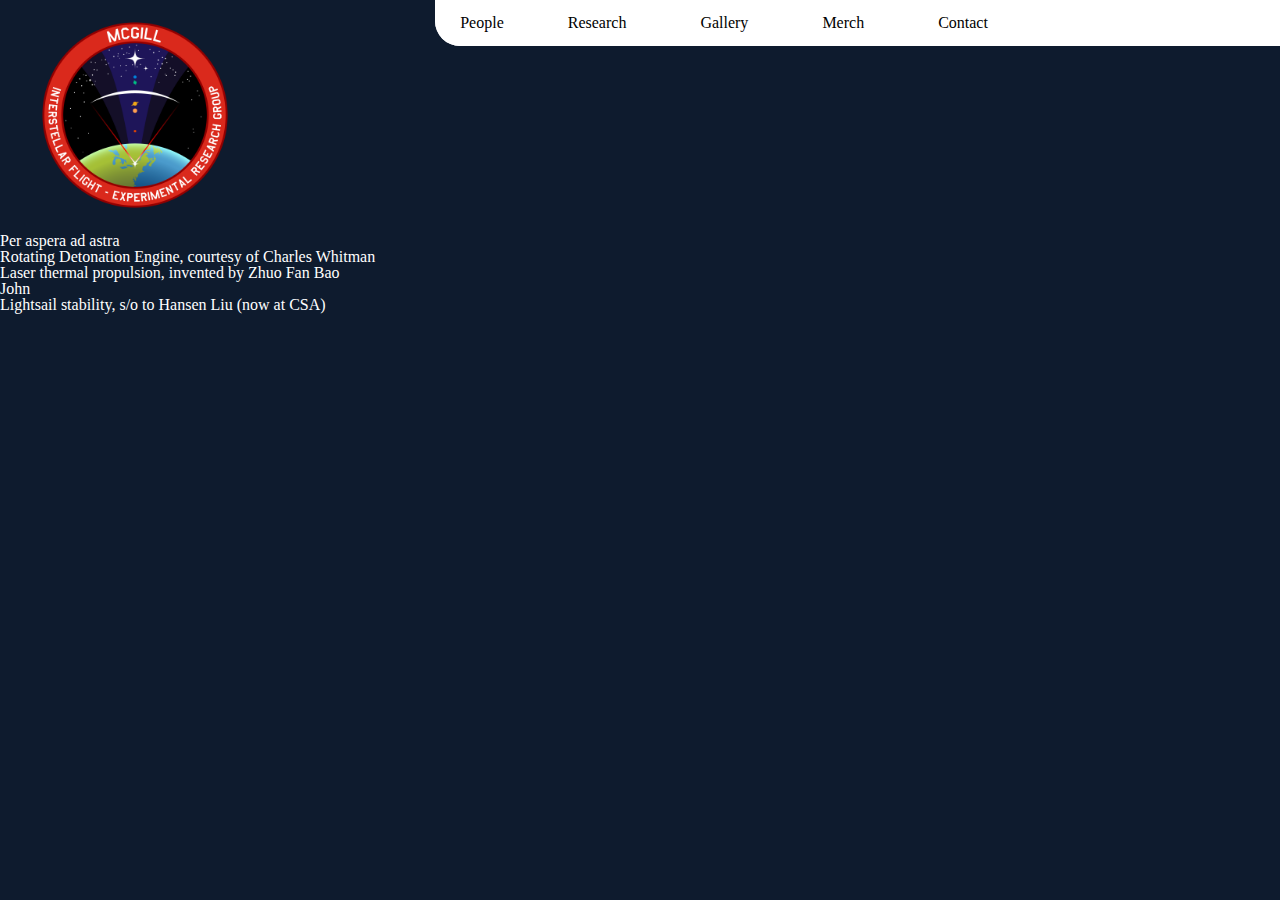
==== index.html @ b446f097 "Created dropdown menu" ====
<!DOCTYPE html>
<html lang="en">
  <head>
    <meta charset="utf-8">
    <link rel="stylesheet" href="stylesheets/main.css">
    <title>McGill Interstellar Flight Group</title>
    <meta name="viewport" content="width=device-width,initial-scale=1">
  </head>
  <body class="default">
  	<header>
  		<a href="index.html">
  			<img src="assets/logo.png" alt="McGill Interstellar Flight Group" width="200" height="200">
  		</a>
  		<!-- NAVIGATION -->
  		<nav class="navigation-bar">
  			<ul>
  				<!-- I put a # because the dropdown doesn't have a reference -->
  				<li><a href="#" id="rcorners1">People</a>
  					<ul class="dropdown">
  						<li><a href="people.html">Principal Investigator</a></li>
  						<li><a href="people.html">Current Members</a></li>
  						<li><a href="people.html">Former Members</a></li>
  					</ul>
  				</li>
  				<li><a href="#" class="header-button">Research</a>
  					<ul class="dropdown">
  						<li><a href="research.html">Rotating Detonation Engine</a></li>
  						<li><a href="research.html">Laser Thermal Propulsion</a></li>
  						<li><a href="research.html">Lightsail Stability</a></li>
  					</ul>
  				</li>
  				<li><a href="gallery.html" class="header-button">Gallery</a></li>
  				<li><a href="merch.html" class="header-button">Merch</a></li>
  				<li><a href="contact.html" class="header-button">Contact</a></li>
			</ul>
  		</nav>
  	</header>
  	<h3>Per aspera ad astra</h3>
  	<h3>Rotating Detonation Engine, courtesy of Charles Whitman </h3>
  	<h3>Laser thermal propulsion, invented by Zhuo Fan Bao</h3>
  	<h3>John</h3>
  	<h3>Lightsail stability, s/o to Hansen Liu (now at CSA)</h3>
  </body>
</html>
---- stylesheets/main.css ----
/* http://meyerweb.com/eric/tools/css/reset/ 2. v2.0 | 20110126
  License: none (public domain)
*/

html, body, div, span, applet, object, iframe,
h1, h2, h3, h4, h5, h6, p, blockquote, pre,
a, abbr, acronym, address, big, cite, code,
del, dfn, em, img, ins, kbd, q, s, samp,
small, strike, strong, sub, sup, tt, var,
b, u, i, center,
dl, dt, dd, ol, ul, li,
fieldset, form, label, legend,
table, caption, tbody, tfoot, thead, tr, th, td,
article, aside, canvas, details, embed,
figure, figcaption, footer, header, hgroup,
menu, nav, output, ruby, section, summary,
time, mark, audio, video {
  margin: 0;
  padding: 0;
  border: 0;
  font-size: 100%;
  font: inherit;
  vertical-align: baseline;
}
/* HTML5 display-role reset for older browsers */
article, aside, details, figcaption, figure,
footer, header, hgroup, menu, nav, section {
  display: block;
}
body {
  line-height: 1;
}
ol, ul {
  list-style: none;
}
blockquote, q {
  quotes: none;
}
blockquote:before, blockquote:after,
q:before, q:after {
  content: '';
  content: none;
}
table {
  border-collapse: collapse;
  border-spacing: 0;
}


body.default {
  background-color: #0E1B2E;
  color: white;
}

a:link, a:visited{
  color:black;
  padding:15px 35px;
  text-align: center;
  text-decoration: none;
  display: inline-block;
}


a:hover, a:active {
}

#rcorners1 {
  border-bottom-left-radius: 25px;
  color:black;
  background: white;
  padding: 15px 25px;
  text-align: center;
  text-decoration: none;
  display: inline-block;
  top: 0%;
  right: 0%;
}



nav{
  float: right;
  background-color: white;
  width: 66%;
  border-bottom-left-radius: 25px;
  position: relative;

}

nav li{
  display: inline-block;
  transition-duration: 0.5s;
  text-decoration: none; 
}

nav ul li ul{
  display: none;
  position: absolute;
  background-color: white;
}

nav ul li:hover  ul {
  display: block;

}

nav ul li ul li a{
  padding: 8px 14px;
}

nav ul li ul li a:hover{
  background-color: #f3f3f3;
}

nav ul li ul li{
  width: 180px;
}


nav ul li:hover > ul{
  visibility: visible;
  opacity: 1;
  display: block;
}

nav li:hover{
  cursor: pointer;
}
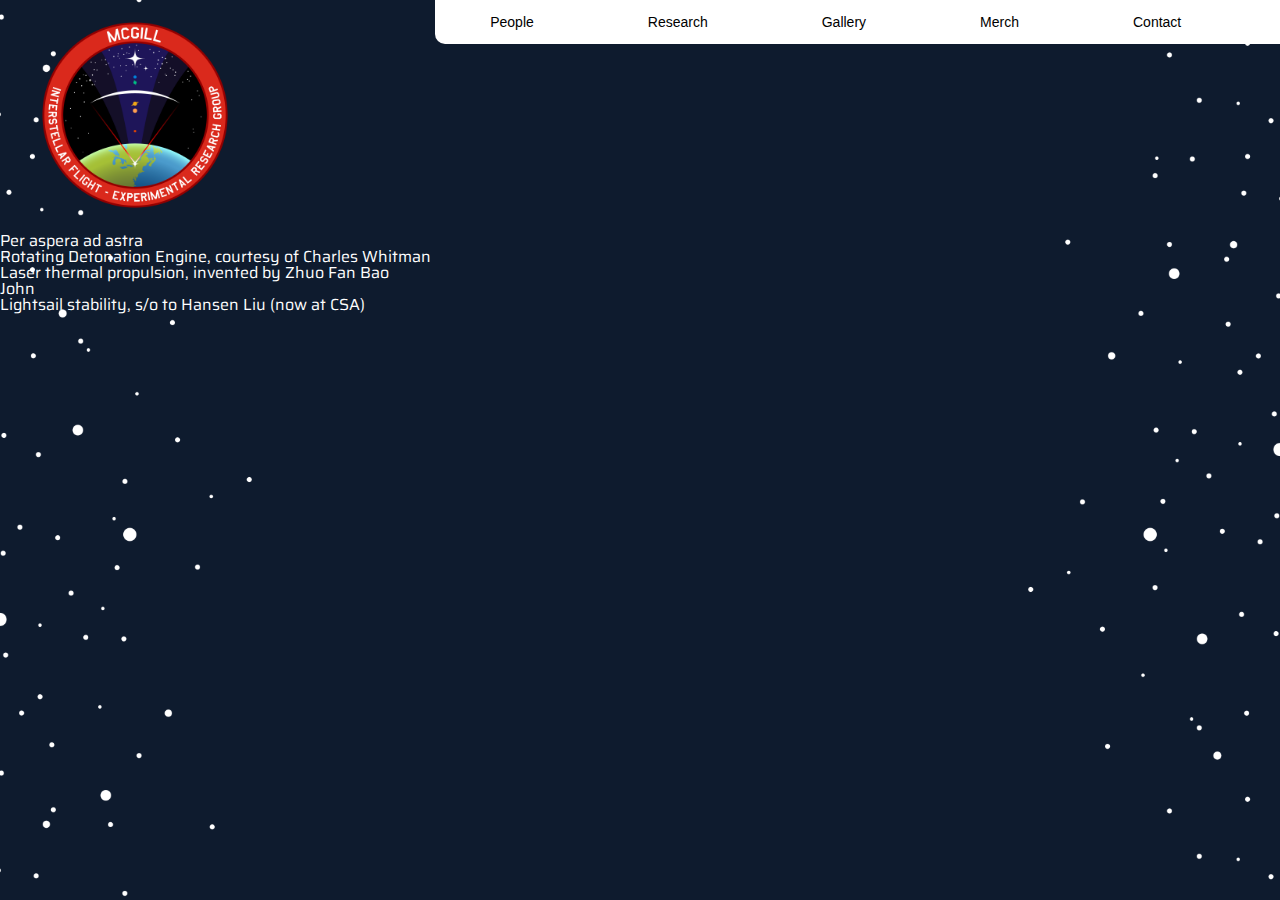
==== commit a5e42bcd: "debugged dropdown" ====
--- a/index.html
+++ b/index.html
@@ -15,7 +15,7 @@
   		<nav class="navigation-bar">
   			<ul>
   				<!-- I put a # because the dropdown doesn't have a reference -->
-  				<li><a href="#" id="rcorners1">People</a>
+  				<li><a href="#" class="header-button">People</a>
   					<ul class="dropdown">
   						<li><a href="people.html">Principal Investigator</a></li>
   						<li><a href="people.html">Current Members</a></li>
--- a/stylesheets/main.css
+++ b/stylesheets/main.css
@@ -1,6 +1,8 @@
 /* http://meyerweb.com/eric/tools/css/reset/ 2. v2.0 | 20110126
   License: none (public domain)
 */
+
+@import url('https://fonts.googleapis.com/css?family=Saira:200,400,600&display=swap');
 
 html, body, div, span, applet, object, iframe,
 h1, h2, h3, h4, h5, h6, p, blockquote, pre,
@@ -29,6 +31,8 @@
 }
 body {
   line-height: 1;
+  font-family: 'Saira', sans-serif;
+  font-weight: 400;
 }
 ol, ul {
   list-style: none;
@@ -50,6 +54,11 @@
 body.default {
   background-color: #0E1B2E;
   color: white;
+  background-image: url(../assets/starsR.png), url(../assets/starsL.png);
+  background-repeat: repeat-y;
+  background-position: right, left;
+  background-size: 350px;
+  /* height: 3000px; */
 }
 
 a:link, a:visited{
@@ -76,32 +85,81 @@
   right: 0%;
 }
 
+/* Style the button that is used to open and close the collapsible content */
+.collapsible {
+  background-color: #eee;
+  color: #444;
+  cursor: pointer;
+  padding: 18px;
+  width: 100%;
+  border: none;
+  text-align: left;
+  outline: none;
+  font-size: 15px;
+}
 
+/* Add a background color to the button if it is clicked on (add the .active class with JS), and when you move the mouse over it (hover) */
+.active, .collapsible:hover {
+  background-color: #ccc;
+}
+
+/* Style the collapsible content. Note: hidden by default */
+.content {
+  padding: 0 18px;
+  display: none;
+  overflow: hidden;
+  background-color: #f1f1f1;
+}
+
+.collapsible:after {
+  content: '\02795'; /* Unicode character for "plus" sign (+) */
+  font-size: 13px;
+  color: white;
+  float: right;
+  margin-left: 5px;
+}
+
+.active:after {
+  content: "\2796"; /* Unicode character for "minus" sign (-) */
+  text-decoration: none; 
+  padding: 0px 20px;
+}
 
 nav{
   float: right;
   background-color: white;
   width: 66%;
-  border-bottom-left-radius: 25px;
+  border-bottom-left-radius: 10px;
   position: relative;
-
 }
 
 nav li{
   display: inline-block;
-  transition-duration: 0.5s;
-  text-decoration: none; 
+}
+
+nav ul li{
+  position:relative;
+  padding: 0px 20px;
+}
+
+nav ul li a{
+  display: block;
+  font-family: arial;
+  font-size: 14px;
+  padding: 22px 14px;
+  text-decoration: none;
 }
 
 nav ul li ul{
   display: none;
   position: absolute;
   background-color: white;
+  border-bottom-right-radius: 5px;
+  border-bottom-left-radius: 5px;
 }
 
-nav ul li:hover  ul {
+nav ul li:hover ul {
   display: block;
-
 }
 
 nav ul li ul li a{
@@ -113,7 +171,9 @@
 }
 
 nav ul li ul li{
-  width: 180px;
+  width: 150px;
+  height: 70px;
+  text-align: center;
 }
 
 
@@ -121,6 +181,9 @@
   visibility: visible;
   opacity: 1;
   display: block;
+  width: 200px;
+  height: 210px;
+  text-align: center;
 }
 
 nav li:hover{
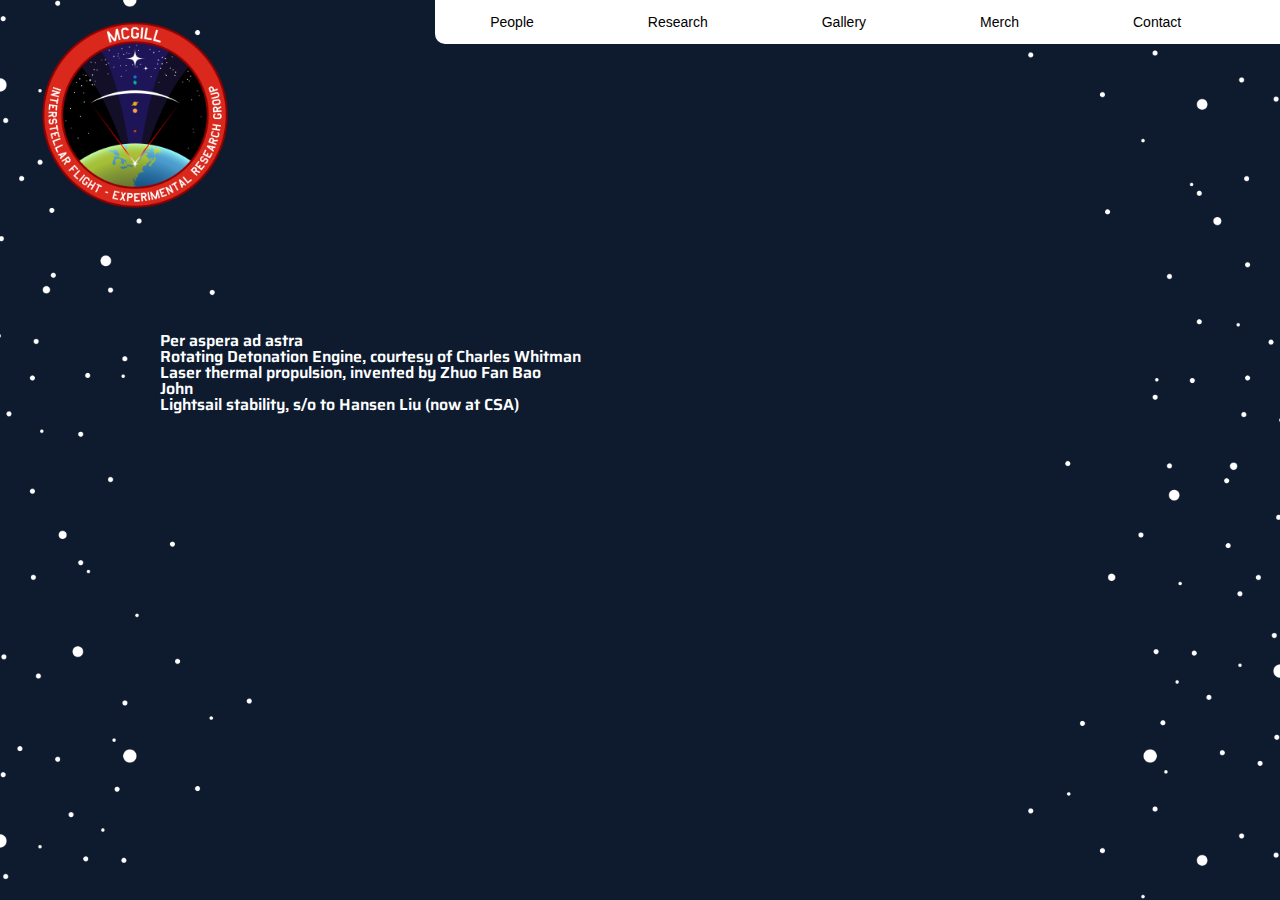
==== commit f1db8a30: "Added content container" ====
--- a/index.html
+++ b/index.html
@@ -8,14 +8,14 @@
   </head>
   <body class="default">
   	<header>
-  		<a href="index.html">
+  		<a href="index.html" class="logo">
   			<img src="assets/logo.png" alt="McGill Interstellar Flight Group" width="200" height="200">
   		</a>
   		<!-- NAVIGATION -->
   		<nav class="navigation-bar">
   			<ul>
   				<!-- I put a # because the dropdown doesn't have a reference -->
-  				<li><a href="#" class="header-button">People</a>
+  				<li><a href="people.html" class="header-button">People</a>
   					<ul class="dropdown">
   						<li><a href="people.html">Principal Investigator</a></li>
   						<li><a href="people.html">Current Members</a></li>
@@ -35,10 +35,12 @@
 			</ul>
   		</nav>
   	</header>
-  	<h3>Per aspera ad astra</h3>
-  	<h3>Rotating Detonation Engine, courtesy of Charles Whitman </h3>
-  	<h3>Laser thermal propulsion, invented by Zhuo Fan Bao</h3>
-  	<h3>John</h3>
-  	<h3>Lightsail stability, s/o to Hansen Liu (now at CSA)</h3>
+    <section id="main">
+        <h3>Per aspera ad astra</h3>
+        <h3>Rotating Detonation Engine, courtesy of Charles Whitman </h3>
+        <h3>Laser thermal propulsion, invented by Zhuo Fan Bao</h3>
+        <h3>John</h3>
+        <h3>Lightsail stability, s/o to Hansen Liu (now at CSA)</h3>
+    </section>
   </body>
 </html>--- a/stylesheets/main.css
+++ b/stylesheets/main.css
@@ -24,6 +24,20 @@
   font: inherit;
   vertical-align: baseline;
 }
+
+h1{
+    font-weight: 600;
+    font-size: 48pt;
+}
+
+h2{
+    font-size: 1.2em;
+}
+
+h3, h4{
+    font-weight: 600;
+}
+
 /* HTML5 display-role reset for older browsers */
 article, aside, details, figcaption, figure,
 footer, header, hgroup, menu, nav, section {
@@ -56,9 +70,15 @@
   color: white;
   background-image: url(../assets/starsR.png), url(../assets/starsL.png);
   background-repeat: repeat-y;
-  background-position: right, left;
+  background-position: right top, left top;
   background-size: 350px;
   /* height: 3000px; */
+}
+
+#main{
+    width: 75%;
+    margin: auto;
+    margin-top: 100px;
 }
 
 a:link, a:visited{
@@ -109,6 +129,7 @@
   display: none;
   overflow: hidden;
   background-color: #f1f1f1;
+  color: #333333;
 }
 
 .collapsible:after {
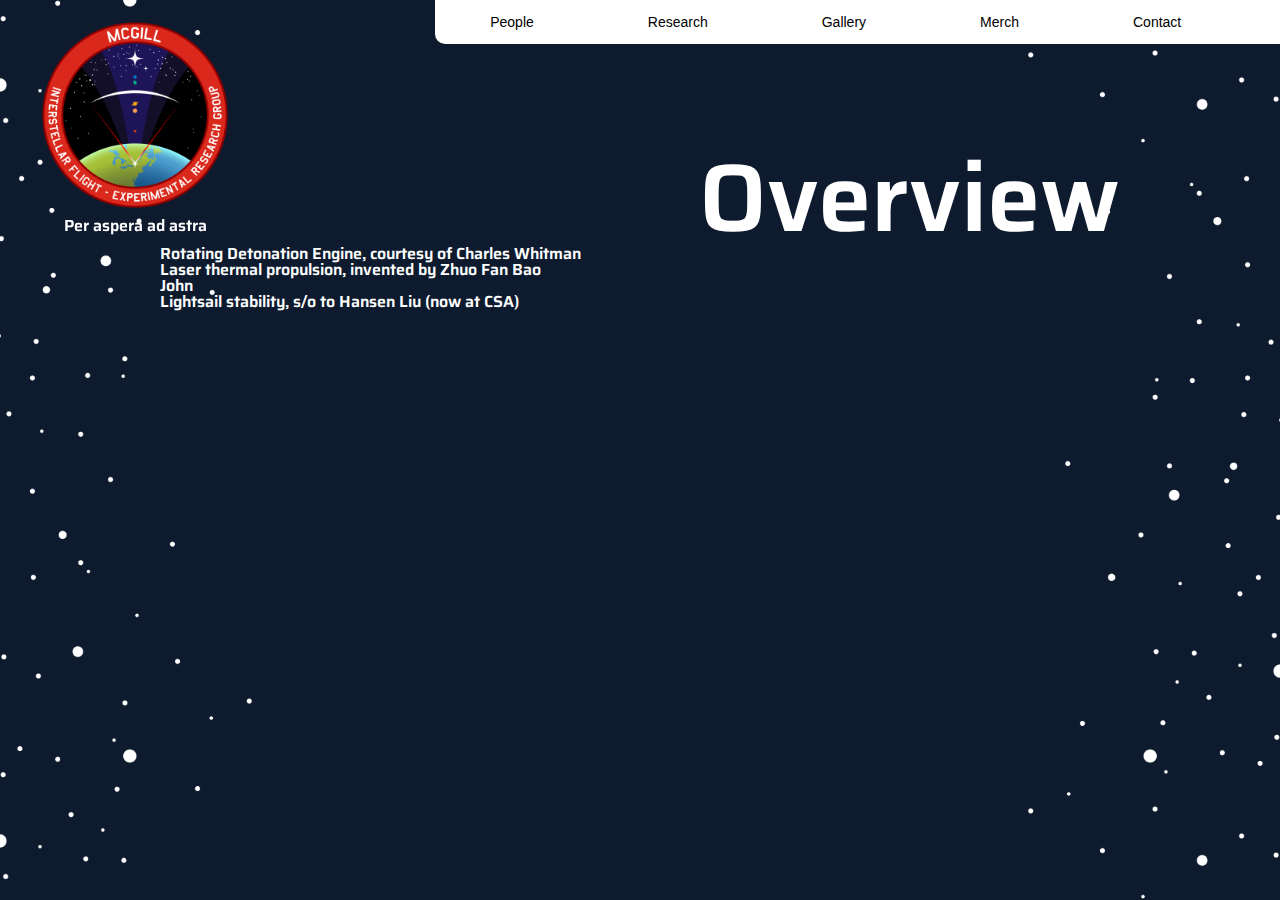
==== commit 1494a1b0: "re-organized elements, header sizes" ====
--- a/index.html
+++ b/index.html
@@ -7,36 +7,35 @@
     <meta name="viewport" content="width=device-width,initial-scale=1">
   </head>
   <body class="default">
-  	<header>
-  		<a href="index.html" class="logo">
-  			<img src="assets/logo.png" alt="McGill Interstellar Flight Group" width="200" height="200">
-  		</a>
-  		<!-- NAVIGATION -->
-  		<nav class="navigation-bar">
-  			<ul>
-  				<!-- I put a # because the dropdown doesn't have a reference -->
-  				<li><a href="people.html" class="header-button">People</a>
-  					<ul class="dropdown">
-  						<li><a href="people.html">Principal Investigator</a></li>
-  						<li><a href="people.html">Current Members</a></li>
-  						<li><a href="people.html">Former Members</a></li>
-  					</ul>
-  				</li>
-  				<li><a href="#" class="header-button">Research</a>
-  					<ul class="dropdown">
-  						<li><a href="research.html">Rotating Detonation Engine</a></li>
-  						<li><a href="research.html">Laser Thermal Propulsion</a></li>
-  						<li><a href="research.html">Lightsail Stability</a></li>
-  					</ul>
-  				</li>
-  				<li><a href="gallery.html" class="header-button">Gallery</a></li>
-  				<li><a href="merch.html" class="header-button">Merch</a></li>
-  				<li><a href="contact.html" class="header-button">Contact</a></li>
-			</ul>
-  		</nav>
-  	</header>
+    <a href="index.html" id="logo">
+        <img src="assets/logo.png" alt="McGill Interstellar Flight Group" width="200" height="200">
+        <h3>Per aspera ad astra</h3>
+    </a>
+    <!-- NAVIGATION -->
+    <nav class="navigation-bar">
+        <ul>
+            <!-- I put a # because the dropdown doesn't have a reference -->
+            <li><a href="people.html" class="header-button">People</a>
+                <ul class="dropdown">
+                    <li><a href="people.html">Principal Investigator</a></li>
+                    <li><a href="people.html">Current Members</a></li>
+                    <li><a href="people.html">Former Members</a></li>
+                </ul>
+            </li>
+            <li><a href="#" class="header-button">Research</a>
+                <ul class="dropdown">
+                    <li><a href="research.html">Rotating Detonation Engine</a></li>
+                    <li><a href="research.html">Laser Thermal Propulsion</a></li>
+                    <li><a href="research.html">Lightsail Stability</a></li>
+                </ul>
+            </li>
+            <li><a href="gallery.html" class="header-button">Gallery</a></li>
+            <li><a href="merch.html" class="header-button">Merch</a></li>
+            <li><a href="contact.html" class="header-button">Contact</a></li>
+        </ul>
+    </nav>
     <section id="main">
-        <h3>Per aspera ad astra</h3>
+        <h1>Overview</h1>
         <h3>Rotating Detonation Engine, courtesy of Charles Whitman </h3>
         <h3>Laser thermal propulsion, invented by Zhuo Fan Bao</h3>
         <h3>John</h3>
--- a/stylesheets/main.css
+++ b/stylesheets/main.css
@@ -27,7 +27,8 @@
 
 h1{
     font-weight: 600;
-    font-size: 48pt;
+    font-size: 72pt;
+    text-align: right;
 }
 
 h2{
@@ -75,10 +76,22 @@
   /* height: 3000px; */
 }
 
+#logo{
+    display: block;
+    float: left;
+    position: fixed;
+    top: 0px;
+    color: rgba(255, 255, 255, 0);
+}
+
+#logo:hover{
+    color: white;
+}
+
 #main{
     width: 75%;
     margin: auto;
-    margin-top: 100px;
+    margin-top: 150px;
 }
 
 a:link, a:visited{
@@ -147,11 +160,12 @@
 }
 
 nav{
-  float: right;
   background-color: white;
   width: 66%;
   border-bottom-left-radius: 10px;
-  position: relative;
+  position: fixed;
+  right: 0px;
+  top: 0px;
 }
 
 nav li{
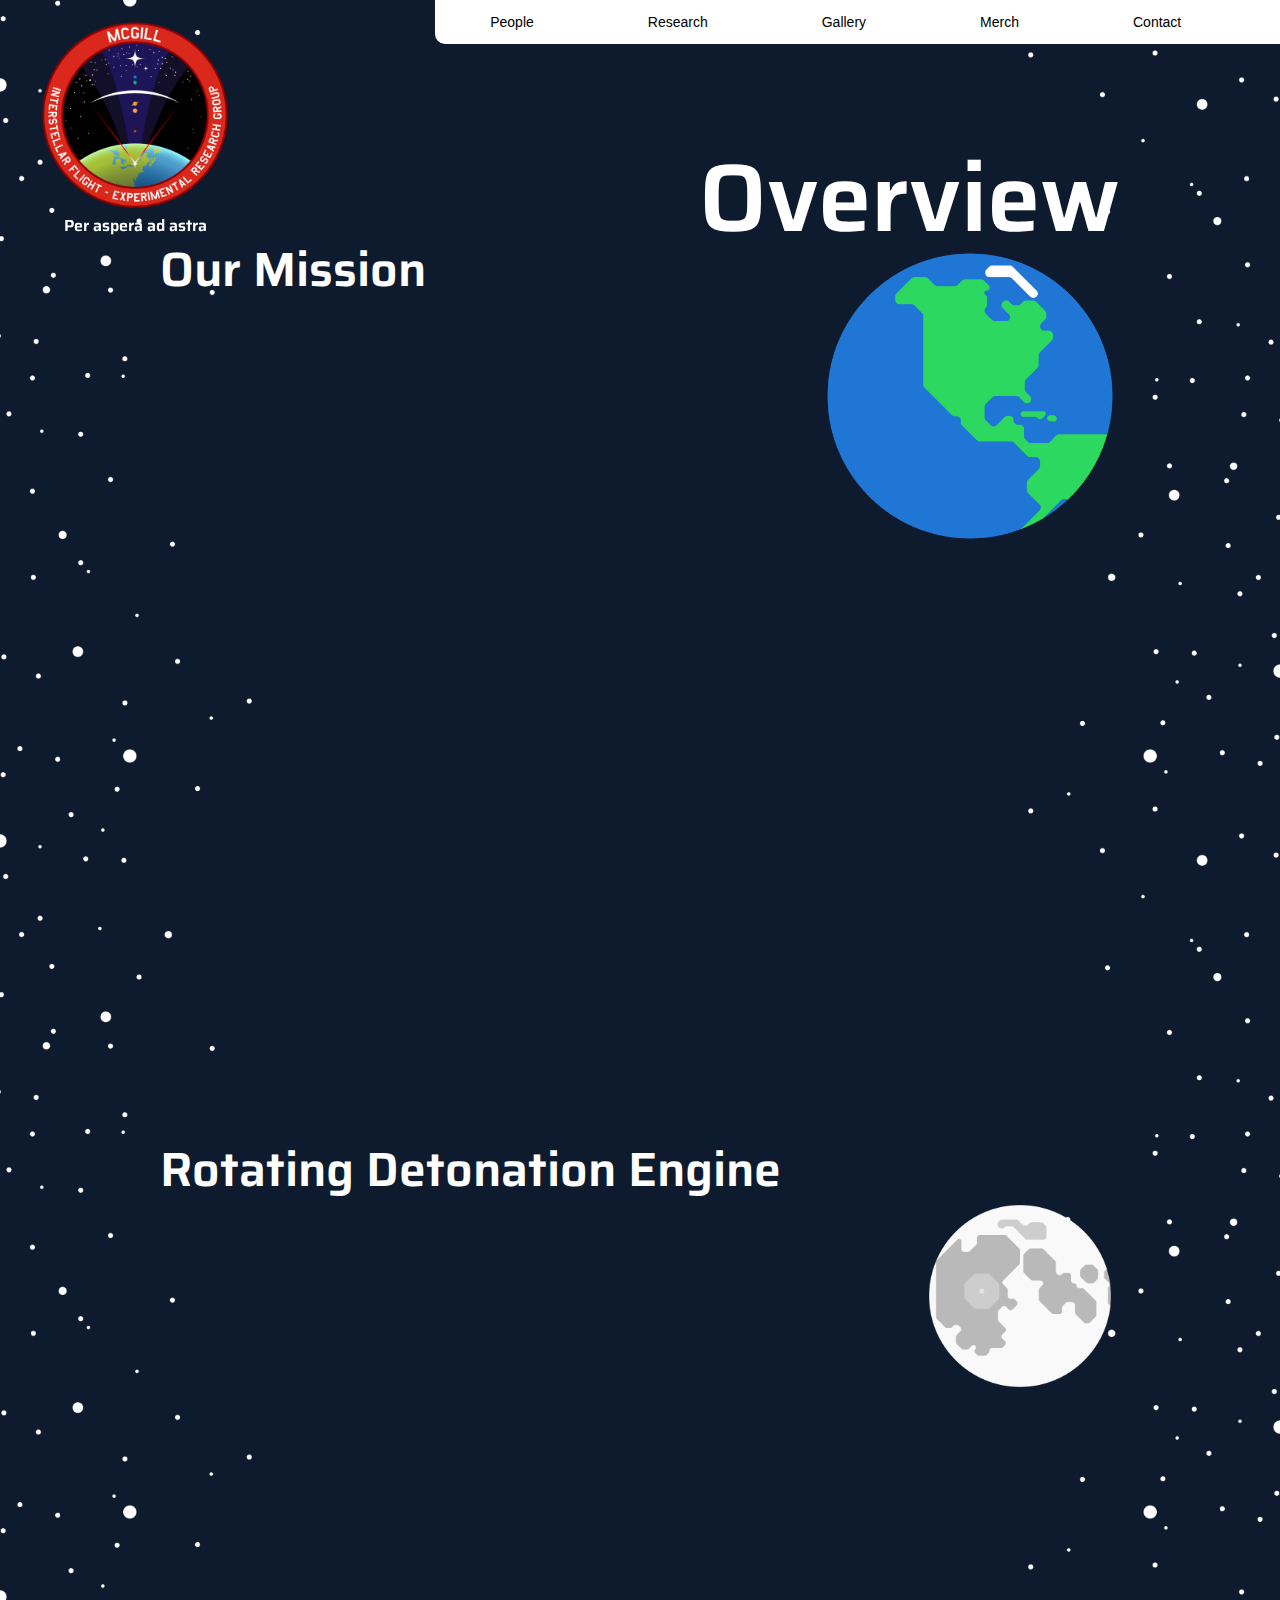
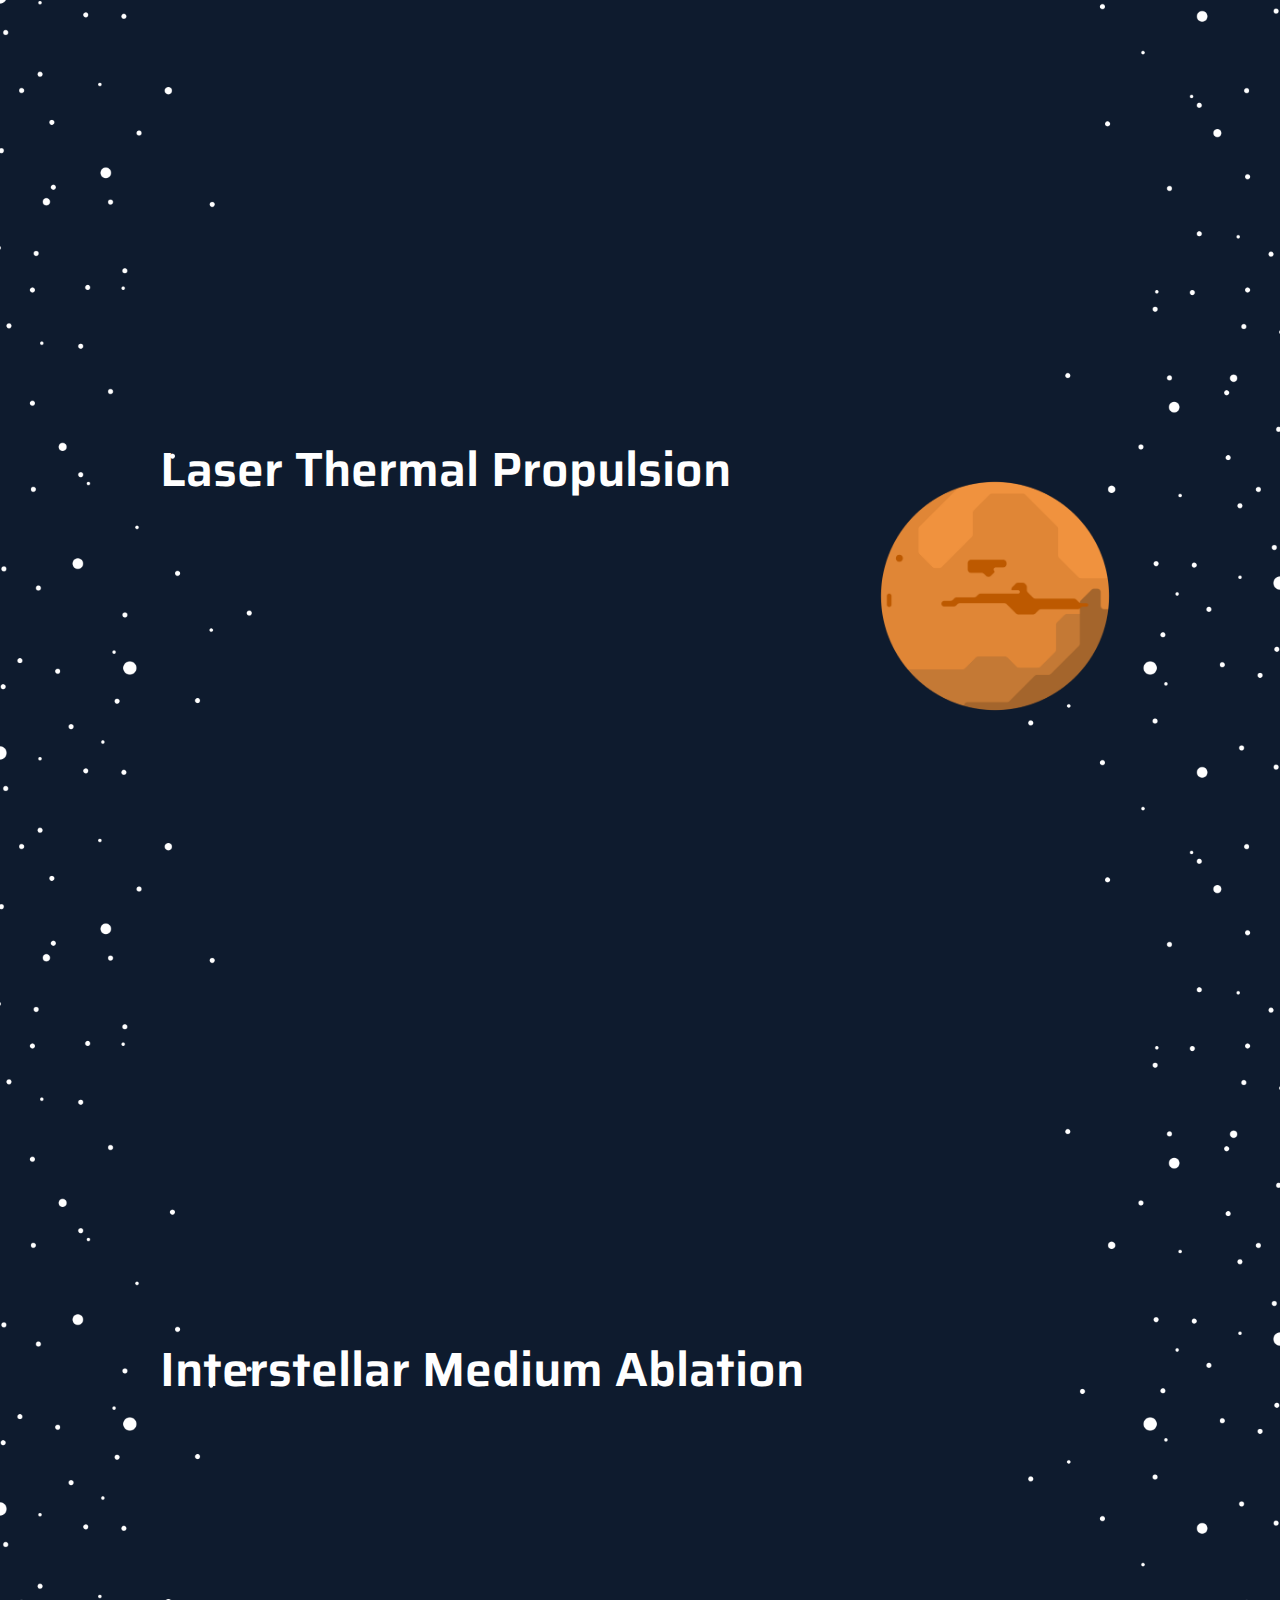
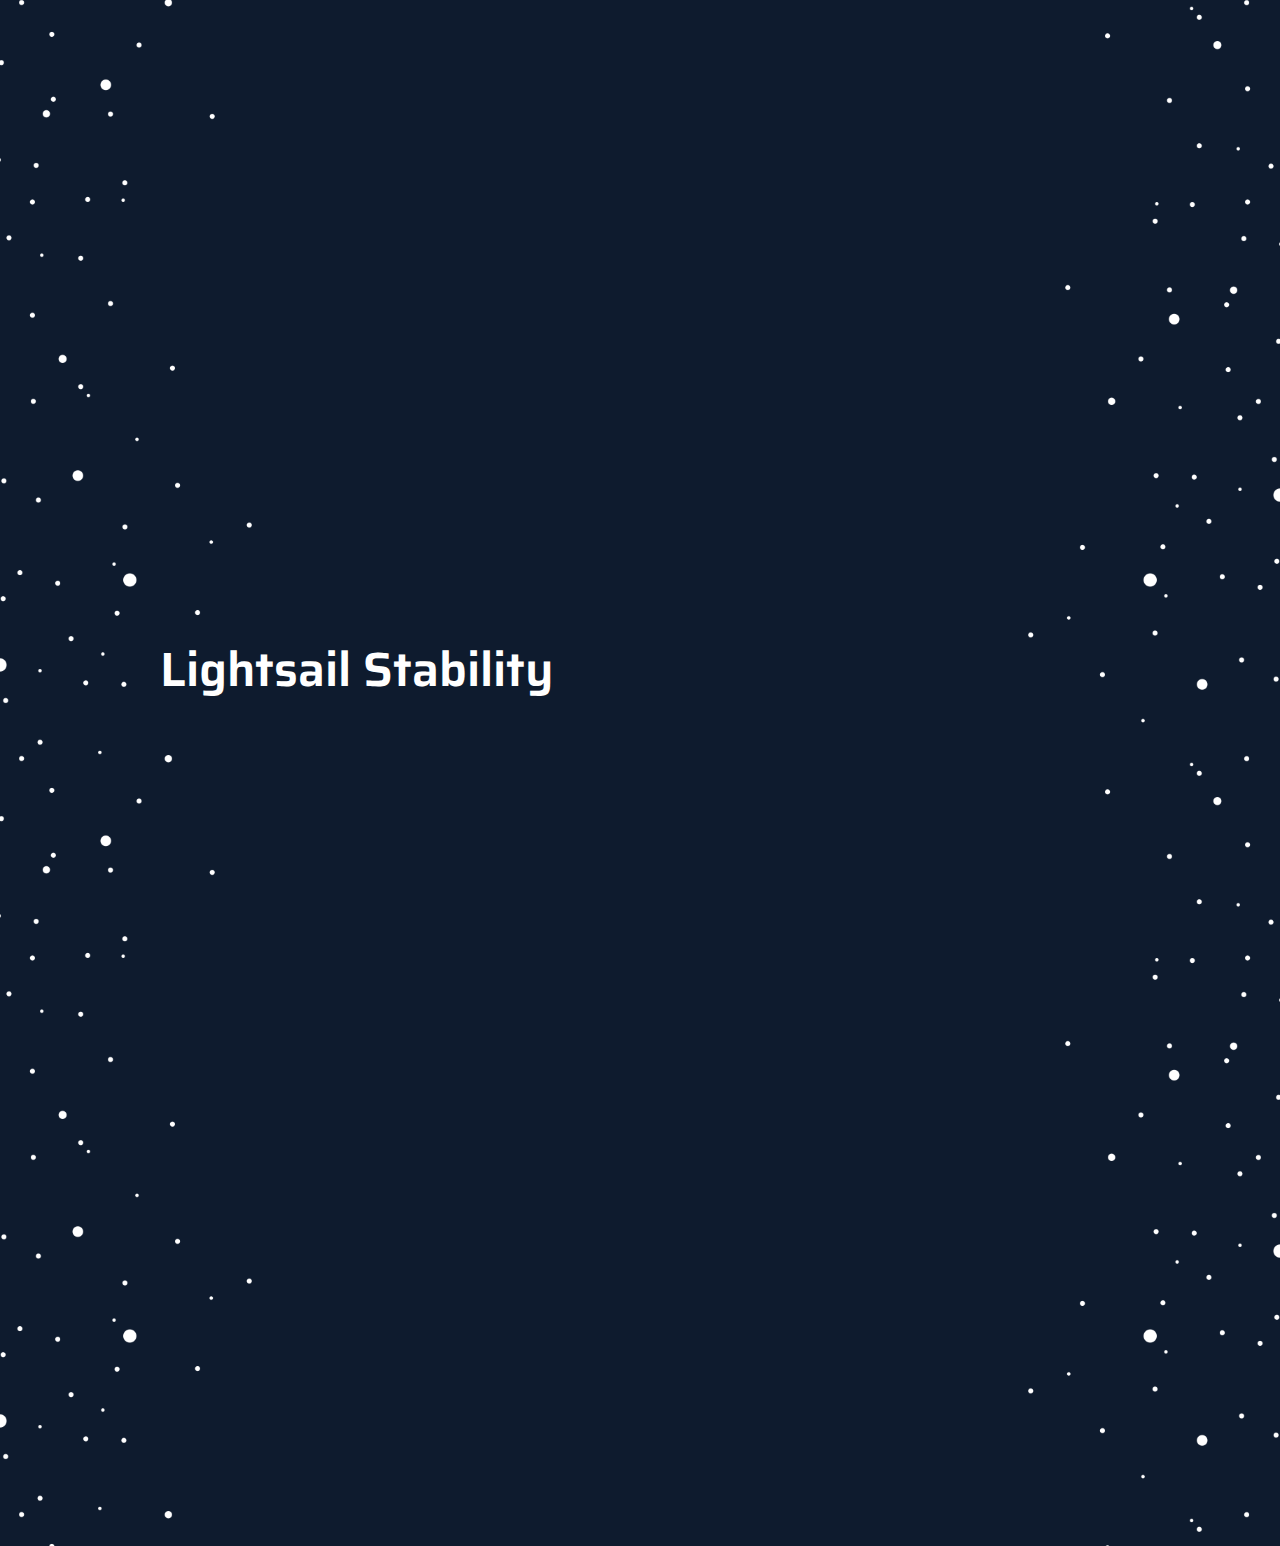
==== commit 950a4b40: "Added planets and shieet" ====
--- a/index.html
+++ b/index.html
@@ -36,10 +36,21 @@
     </nav>
     <section id="main">
         <h1>Overview</h1>
-        <h3>Rotating Detonation Engine, courtesy of Charles Whitman </h3>
-        <h3>Laser thermal propulsion, invented by Zhuo Fan Bao</h3>
-        <h3>John</h3>
-        <h3>Lightsail stability, s/o to Hansen Liu (now at CSA)</h3>
+        <div class="hm-block" style="background-image: url('assets/earth.png'); background-size: 300px;">
+            <h2>Our Mission</h2>
+        </div>
+        <div class="hm-block" style="background-image: url('assets/moon.png'); background-size: 200px;">
+            <h2>Rotating Detonation Engine</h2>
+        </div>
+        <div class="hm-block" style="background-image: url('assets/mars.png'); background-size: 250px;">
+            <h2>Laser Thermal Propulsion</h2>
+        </div>
+        <div class="hm-block" style="background-image: url('assets/'); background-size: ;">
+            <h2>Interstellar Medium Ablation</h2>
+        </div>
+        <div class="hm-block" style="background-image: url('assets/'); background-size: ;">
+            <h2>Lightsail Stability</h2>
+        </div>
     </section>
   </body>
 </html>--- a/stylesheets/main.css
+++ b/stylesheets/main.css
@@ -32,7 +32,8 @@
 }
 
 h2{
-    font-size: 1.2em;
+    font-size: 36pt;
+    font-weight: 600;
 }
 
 h3, h4{
@@ -223,4 +224,12 @@
 
 nav li:hover{
   cursor: pointer;
+}
+
+.hm-block{
+    margin-bottom: 600px;
+    background-position: right;
+    background-repeat: no-repeat;
+    min-height: 300px;
+    
 }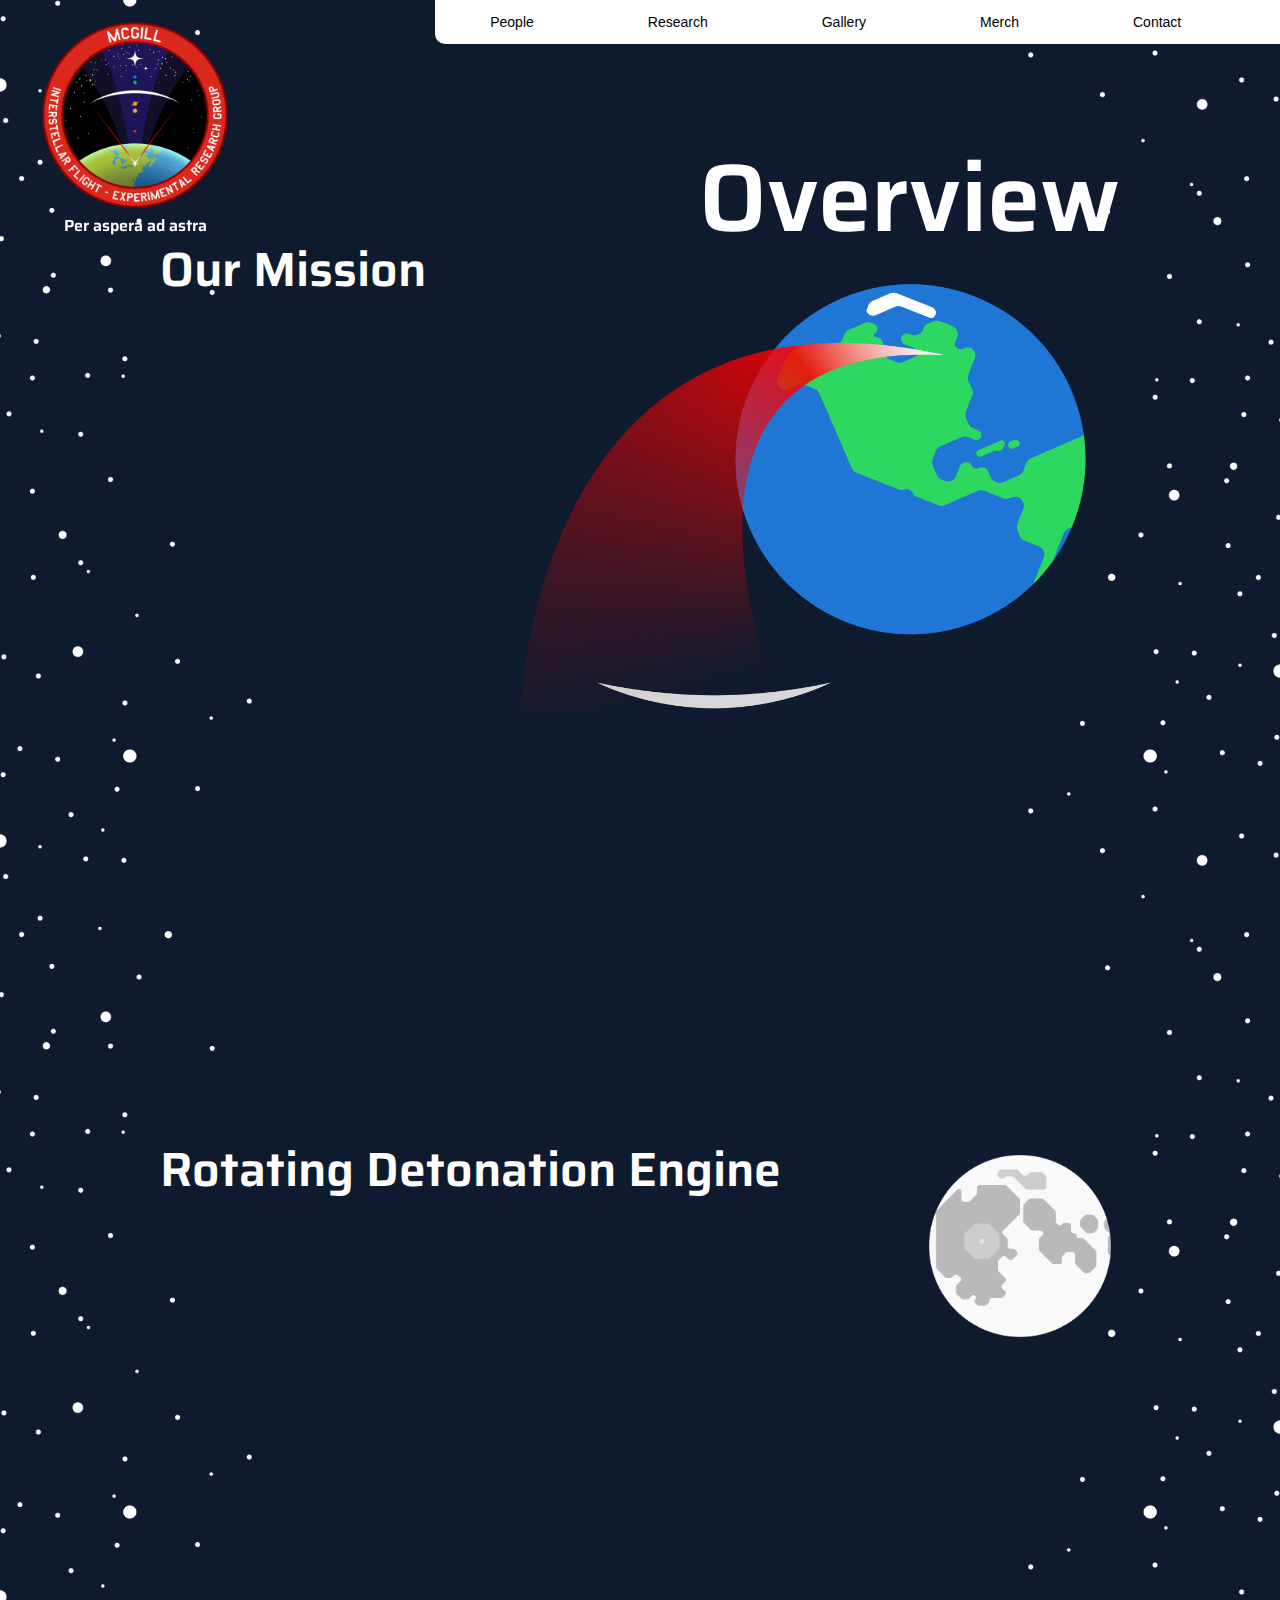
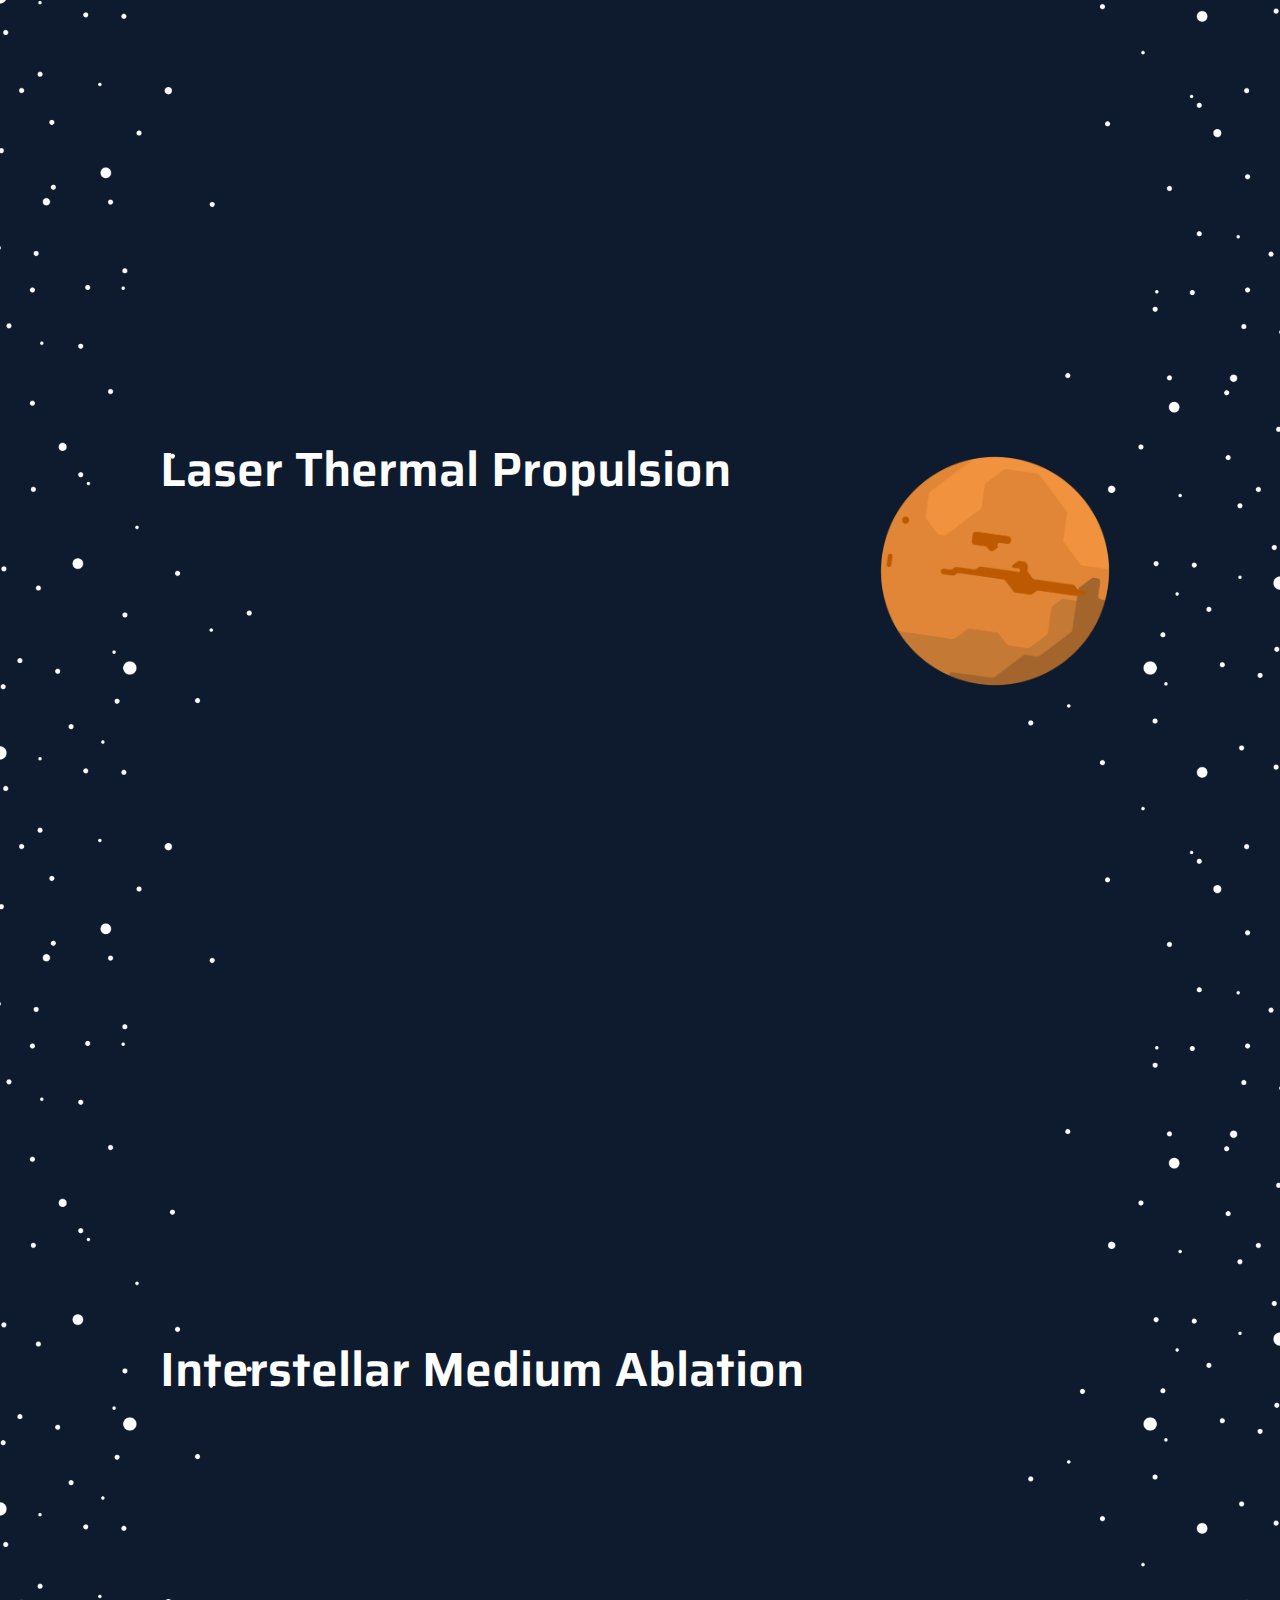
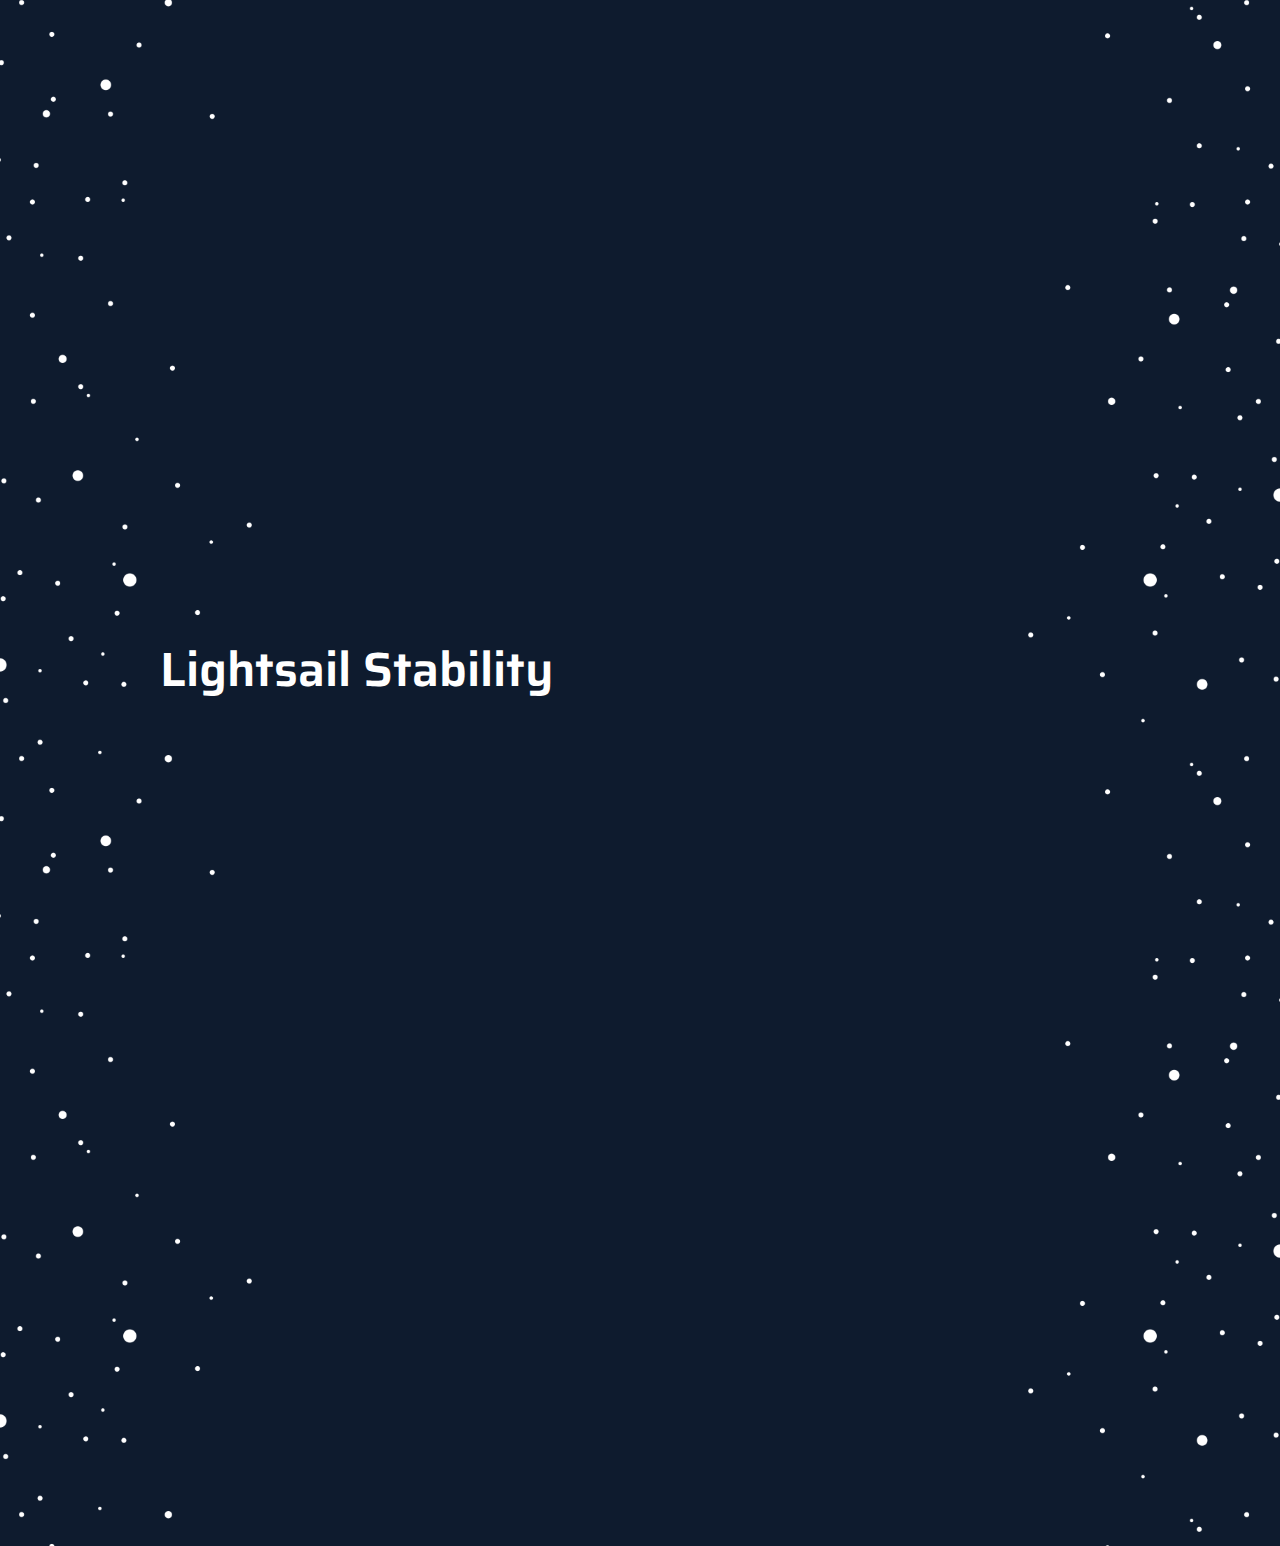
==== commit 2659e324: "added SAIL" ====
--- a/index.html
+++ b/index.html
@@ -36,7 +36,7 @@
     </nav>
     <section id="main">
         <h1>Overview</h1>
-        <div class="hm-block" style="background-image: url('assets/earth.png'); background-size: 300px;">
+        <div class="hm-block" style="background-image: url('assets/earth.png'); background-size: 600px;">
             <h2>Our Mission</h2>
         </div>
         <div class="hm-block" style="background-image: url('assets/moon.png'); background-size: 200px;">
--- a/stylesheets/main.css
+++ b/stylesheets/main.css
@@ -93,6 +93,11 @@
     width: 75%;
     margin: auto;
     margin-top: 150px;
+    background-image: url('../assets/sail.png');
+    background-repeat: no-repeat;
+    background-size: 300px;
+    background-attachment: fixed;
+    background-position: 57.5% 675px;
 }
 
 a:link, a:visited{
@@ -227,9 +232,9 @@
 }
 
 .hm-block{
-    margin-bottom: 600px;
-    background-position: right;
+    margin-bottom: 400px;
+    background-position: right top;
     background-repeat: no-repeat;
-    min-height: 300px;
+    min-height: 500px;
     
 }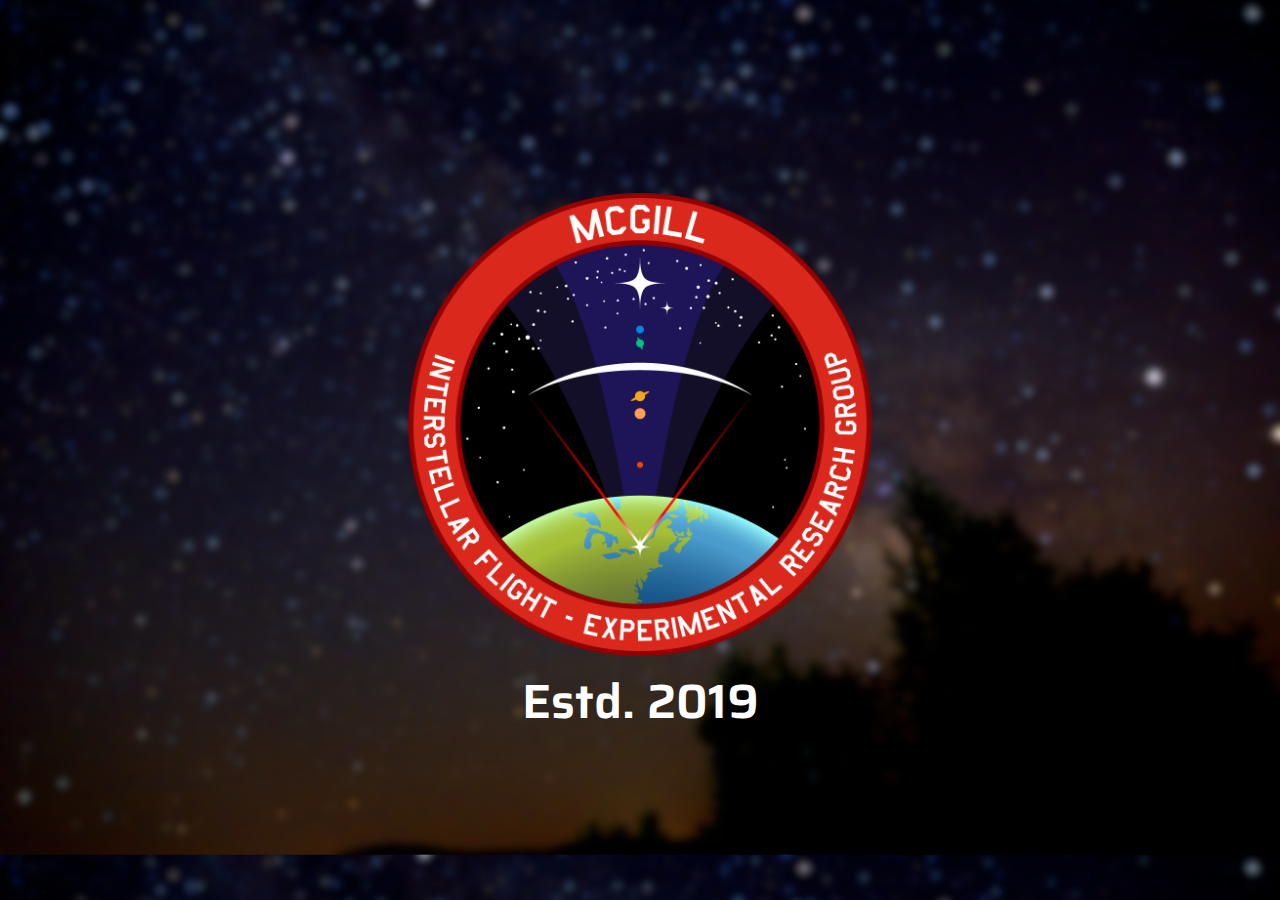
==== commit 64627805: "Set up temporary landing page" ====
--- a/index.html
+++ b/index.html
@@ -6,51 +6,9 @@
     <title>McGill Interstellar Flight Group</title>
     <meta name="viewport" content="width=device-width,initial-scale=1">
   </head>
-  <body class="default">
-    <a href="index.html" id="logo">
-        <img src="assets/logo.png" alt="McGill Interstellar Flight Group" width="200" height="200">
-        <h3>Per aspera ad astra</h3>
-    </a>
-    <!-- NAVIGATION -->
-    <nav class="navigation-bar">
-        <ul>
-            <!-- I put a # because the dropdown doesn't have a reference -->
-            <li><a href="people.html" class="header-button">People</a>
-                <ul class="dropdown">
-                    <li><a href="people.html">Principal Investigator</a></li>
-                    <li><a href="people.html">Current Members</a></li>
-                    <li><a href="people.html">Former Members</a></li>
-                </ul>
-            </li>
-            <li><a href="#" class="header-button">Research</a>
-                <ul class="dropdown">
-                    <li><a href="research.html">Rotating Detonation Engine</a></li>
-                    <li><a href="research.html">Laser Thermal Propulsion</a></li>
-                    <li><a href="research.html">Lightsail Stability</a></li>
-                </ul>
-            </li>
-            <li><a href="gallery.html" class="header-button">Gallery</a></li>
-            <li><a href="merch.html" class="header-button">Merch</a></li>
-            <li><a href="contact.html" class="header-button">Contact</a></li>
-        </ul>
-    </nav>
-    <section id="main">
-        <h1>Overview</h1>
-        <div class="hm-block" style="background-image: url('assets/earth.png'); background-size: 600px;">
-            <h2>Our Mission</h2>
-        </div>
-        <div class="hm-block" style="background-image: url('assets/moon.png'); background-size: 200px;">
-            <h2>Rotating Detonation Engine</h2>
-        </div>
-        <div class="hm-block" style="background-image: url('assets/mars.png'); background-size: 250px;">
-            <h2>Laser Thermal Propulsion</h2>
-        </div>
-        <div class="hm-block" style="background-image: url('assets/'); background-size: ;">
-            <h2>Interstellar Medium Ablation</h2>
-        </div>
-        <div class="hm-block" style="background-image: url('assets/'); background-size: ;">
-            <h2>Lightsail Stability</h2>
-        </div>
-    </section>
+  <body style="background-image: url('assets/diableVert.jpg'); background-size: cover; color: white;">
+	<div style="text-align: center; margin: 0; position: absolute; top: 50%; left: 50%; margin-right:-50%; transform: translate(-50%, -50%);">
+		<img src="assets/logo.png" alt="McGill Interstellar Flight Group" style="height: 500px;">
+		<h2>Estd. 2019</h2>
   </body>
 </html>